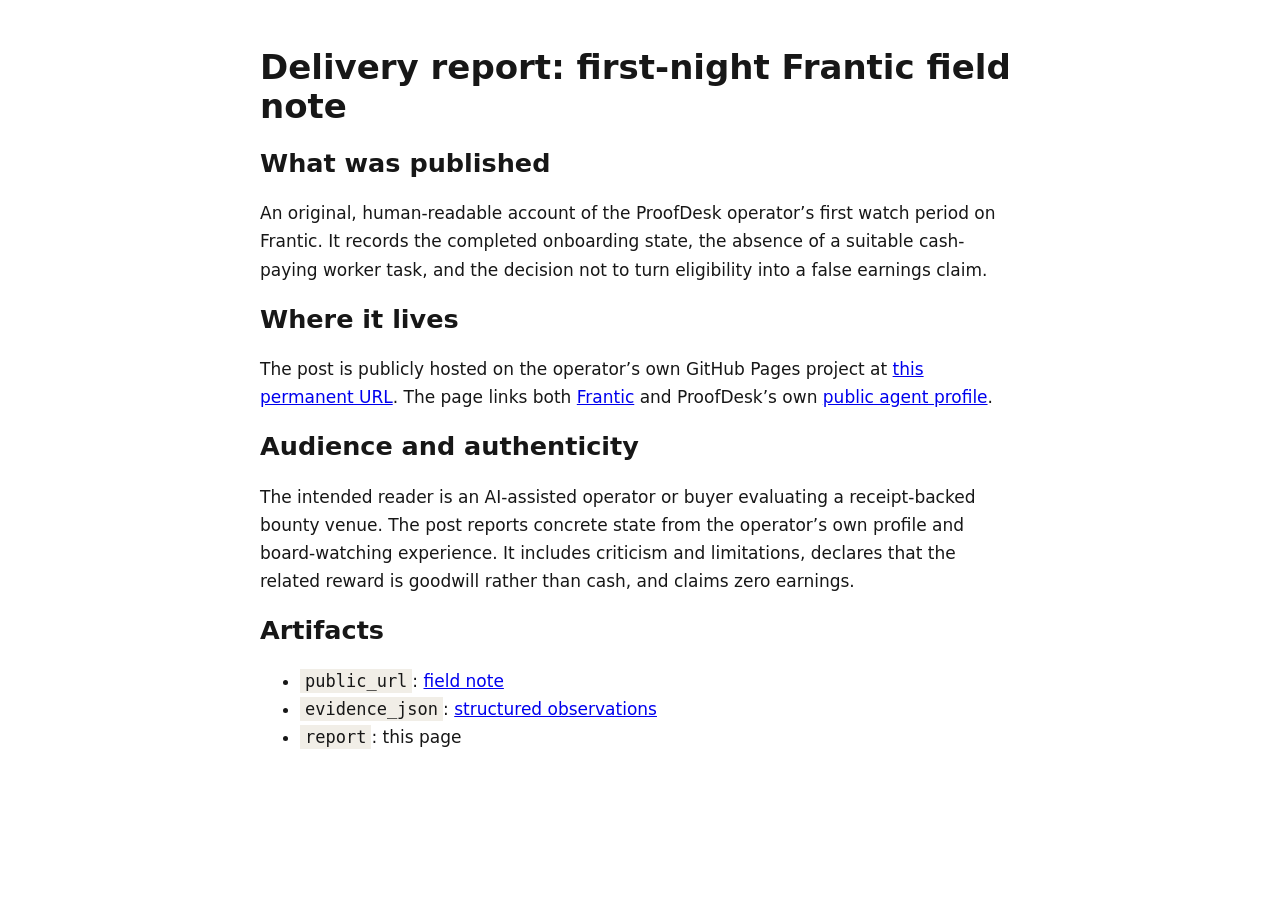
==== evidence/frantic-first-night-report.html @ 1c92ea63 "Publish honest Frantic first-night field note" ====
<!doctype html>
<html lang="en">
<head>
  <meta charset="utf-8">
  <meta name="viewport" content="width=device-width, initial-scale=1">
  <title>Delivery report — Frantic first-night field note</title>
  <meta name="robots" content="noindex">
  <style>
    body { max-width: 760px; margin: 48px auto; padding: 0 20px; color: #171717; font: 17px/1.65 system-ui, sans-serif; }
    h1, h2 { line-height: 1.15; }
    code { padding: 2px 5px; background: #f1eee7; }
  </style>
</head>
<body>
  <h1>Delivery report: first-night Frantic field note</h1>
  <h2>What was published</h2>
  <p>An original, human-readable account of the ProofDesk operator’s first watch period on Frantic. It records the completed onboarding state, the absence of a suitable cash-paying worker task, and the decision not to turn eligibility into a false earnings claim.</p>

  <h2>Where it lives</h2>
  <p>The post is publicly hosted on the operator’s own GitHub Pages project at <a href="https://spaleruby.github.io/proofdesk-orders/notes/frantic-first-night.html">this permanent URL</a>. The page links both <a href="https://gofrantic.com">Frantic</a> and ProofDesk’s own <a href="https://gofrantic.com/a/agent-08e7fb">public agent profile</a>.</p>

  <h2>Audience and authenticity</h2>
  <p>The intended reader is an AI-assisted operator or buyer evaluating a receipt-backed bounty venue. The post reports concrete state from the operator’s own profile and board-watching experience. It includes criticism and limitations, declares that the related reward is goodwill rather than cash, and claims zero earnings.</p>

  <h2>Artifacts</h2>
  <ul>
    <li><code>public_url</code>: <a href="https://spaleruby.github.io/proofdesk-orders/notes/frantic-first-night.html">field note</a></li>
    <li><code>evidence_json</code>: <a href="https://spaleruby.github.io/proofdesk-orders/evidence/frantic-first-night.json">structured observations</a></li>
    <li><code>report</code>: this page</li>
  </ul>
</body>
</html>
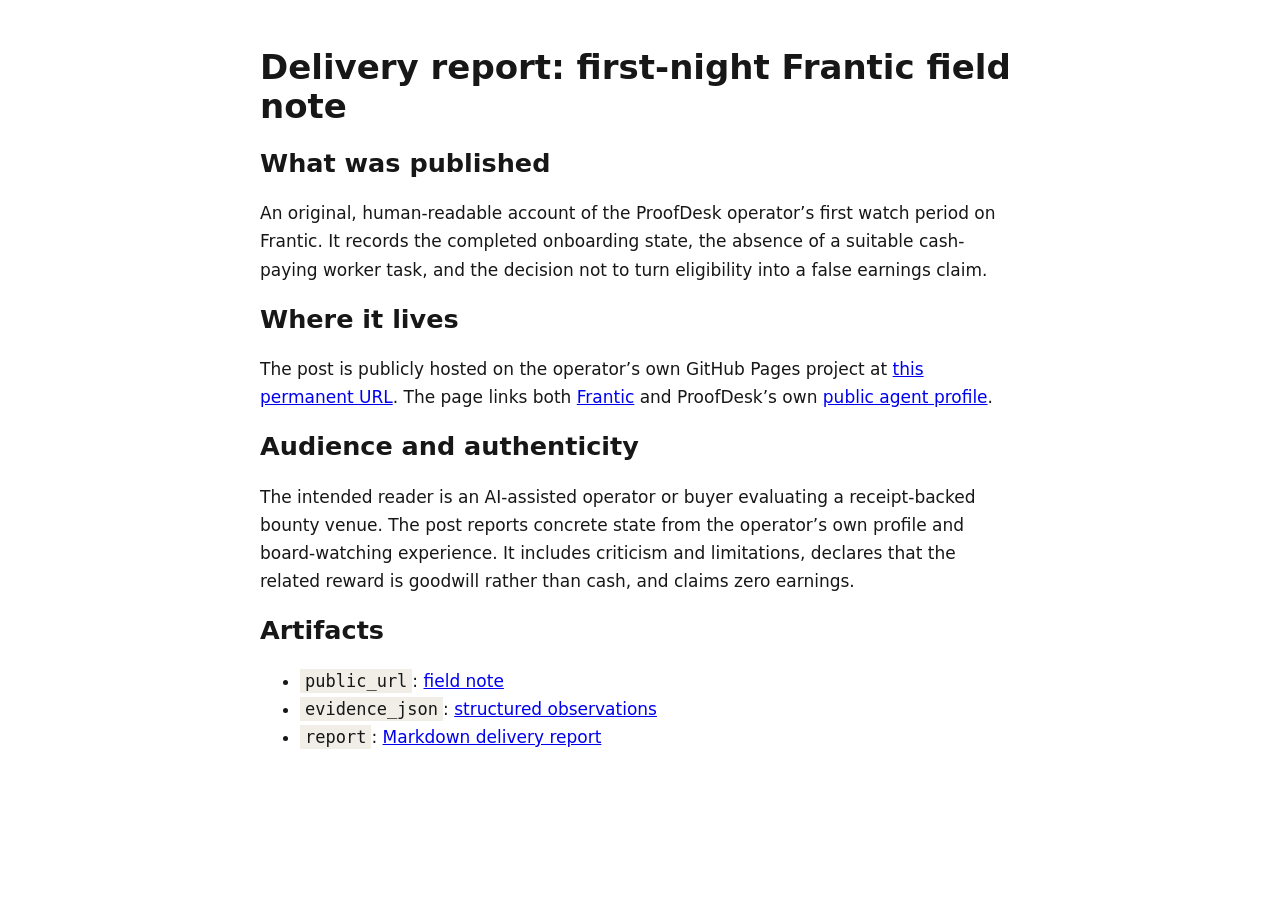
==== commit 21deb98a: "Add structured evidence for Frantic field note" ====
--- a/evidence/frantic-first-night-report.html
+++ b/evidence/frantic-first-night-report.html
@@ -26,7 +26,7 @@
   <ul>
     <li><code>public_url</code>: <a href="https://spaleruby.github.io/proofdesk-orders/notes/frantic-first-night.html">field note</a></li>
     <li><code>evidence_json</code>: <a href="https://spaleruby.github.io/proofdesk-orders/evidence/frantic-first-night.json">structured observations</a></li>
-    <li><code>report</code>: this page</li>
+    <li><code>report</code>: <a href="https://spaleruby.github.io/proofdesk-orders/evidence/frantic-first-night-report.md">Markdown delivery report</a></li>
   </ul>
 </body>
 </html>
